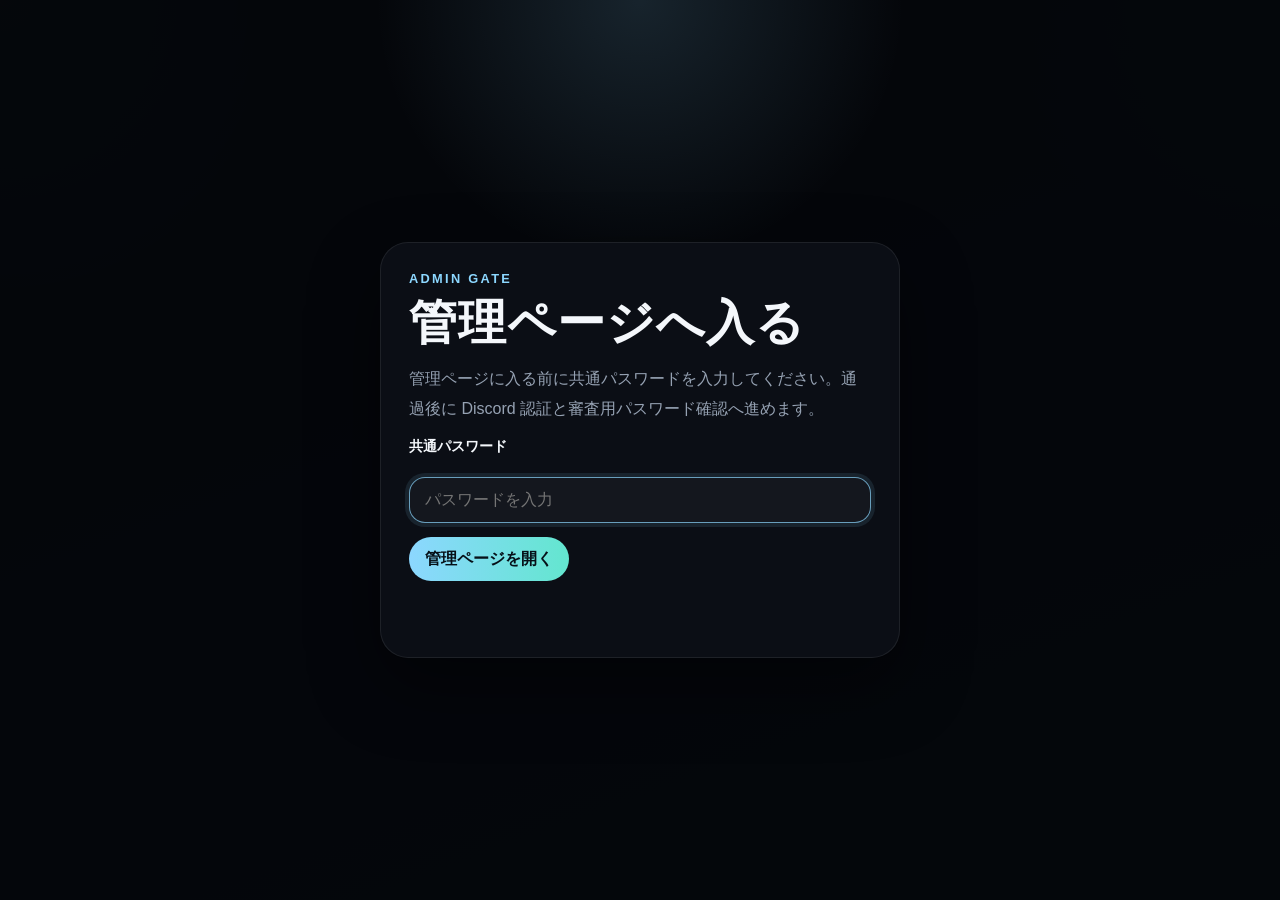
==== admin.html @ ee85b6ac "fix: ピッカー復旧と二次模倣入力を追加" ====
<!DOCTYPE html>
<html lang="ja">
<head>
  <meta charset="UTF-8">
  <meta name="viewport" content="width=device-width,initial-scale=1">
  <meta http-equiv="Content-Security-Policy" content="default-src 'self'; script-src 'self'; style-src 'self' 'unsafe-inline'; img-src 'self' data: https:; font-src 'self' data:; connect-src 'self'; object-src 'none'; base-uri 'self'; form-action 'self'">
  <meta name="referrer" content="strict-origin-when-cross-origin">
  <title>米プレラ | 管理ページ</title>
  <link rel="stylesheet" href="./pickers.css?v=3">
  <link rel="stylesheet" href="./motion.css?v=2">
  <style>
    @font-face{font-family:"GenZenGothicKai";src:url("./assets/fonts/GenZenGothicKai.ttf") format("truetype");font-display:swap}
    :root{--bg:#05070b;--bg2:#0f141c;--bg3:#151d27;--card:rgba(17,21,28,.88);--card2:rgba(20,25,34,.96);--line:rgba(255,255,255,.08);--text:#f4f7fb;--sub:#96a2b3;--cyan:#8cd7ff;--mint:#63e6cf;--amber:#f3b14a;--green:#62e0c2;--red:#ff8894;--shadow:0 28px 70px rgba(0,0,0,.45)}
    *{box-sizing:border-box}[hidden]{display:none!important}html{scroll-behavior:smooth}body{margin:0;color:var(--text);font-family:"GenZenGothicKai","Yu Gothic","Meiryo",sans-serif;background:radial-gradient(circle at top left,rgba(140,215,255,.14),transparent 22%),radial-gradient(circle at top right,rgba(99,230,207,.1),transparent 18%),linear-gradient(160deg,var(--bg),var(--bg2) 56%,var(--bg3));min-height:100vh}a{color:inherit}.wrap{width:min(1180px,calc(100% - 28px));margin:24px auto 72px}
    .admin-gate{position:fixed;inset:0;display:grid;place-items:center;padding:20px;background:radial-gradient(circle at top,rgba(140,215,255,.14),transparent 24%),rgba(5,7,11,.96);z-index:120}
    .admin-gate-card{width:min(520px,100%);padding:28px;background:rgba(12,16,23,.92);border:1px solid rgba(255,255,255,.08);border-radius:28px;box-shadow:var(--shadow);backdrop-filter:blur(18px);-webkit-backdrop-filter:blur(18px)}
    .admin-gate-card form{display:grid;gap:14px}
    .site-header,.toc-card{margin-bottom:18px;padding:18px 22px;background:rgba(10,14,20,.82);border:1px solid rgba(255,255,255,.08);border-radius:24px;box-shadow:var(--shadow);backdrop-filter:blur(16px);-webkit-backdrop-filter:blur(16px)}
    .site-header{display:flex;align-items:center;justify-content:space-between;gap:16px;position:sticky;top:12px;z-index:30}
    .site-brand{display:grid;gap:6px}
    .site-brand strong{font-size:1.08rem;letter-spacing:.04em}
    .site-brand span{color:var(--sub);font-size:.88rem}
    .header-nav,.toc-grid{display:flex;flex-wrap:wrap;gap:10px}
    .header-link,.toc-link{display:inline-flex;align-items:center;justify-content:center;min-height:42px;padding:10px 14px;border-radius:999px;border:1px solid rgba(255,255,255,.08);background:rgba(255,255,255,.04);text-decoration:none;font-size:.86rem;font-weight:900}
    .header-link:hover,.toc-link:hover{border-color:rgba(140,215,255,.22);color:var(--cyan)}
    .toc-card{display:grid;gap:12px}
    .toc-head{display:flex;justify-content:space-between;align-items:end;gap:12px}
    .toc-head p{margin:0;color:var(--sub);font-size:.9rem;line-height:1.7}
    .anchor-section{scroll-margin-top:132px}
    .hero,.card{background:var(--card);border:1px solid var(--line);border-radius:28px;box-shadow:var(--shadow);backdrop-filter:blur(14px);-webkit-backdrop-filter:blur(14px)}.card{padding:22px}.hero{padding:32px;display:grid;grid-template-columns:1.06fr .94fr;gap:18px;overflow:hidden;position:relative}.hero:before{content:"";position:absolute;inset:0;background:radial-gradient(circle at 84% 18%,rgba(140,215,255,.12),transparent 22%),linear-gradient(120deg,rgba(255,255,255,.07),transparent 44%)}.hero>*{position:relative;z-index:1}.side,.panel{padding:22px;border-radius:24px;background:linear-gradient(145deg,rgba(18,24,33,.96),rgba(11,15,21,.82));border:1px solid rgba(255,255,255,.08)}
    .eyebrow{margin:0 0 12px;color:var(--cyan);font-size:.8rem;font-weight:900;letter-spacing:.18em;text-transform:uppercase}h1,h2{margin:0;font-family:"GenZenGothicKai","Yu Gothic","Meiryo",sans-serif;letter-spacing:.02em}h1{font-size:clamp(2.25rem,5vw,4.05rem);line-height:1.05}h2{font-size:clamp(1.34rem,3vw,2rem)}p{margin:0}.lead,.note,.small{color:var(--sub);line-height:1.85}.lead{margin:16px 0 0}.hero-note{margin-top:14px}.chips,.btns{display:flex;flex-wrap:wrap;gap:10px}.chip,.badge{display:inline-flex;align-items:center;justify-content:center;padding:8px 14px;border-radius:999px;border:1px solid rgba(255,255,255,.09);background:rgba(255,255,255,.03);font-size:.84rem;font-weight:900}
    .stats{display:flex;flex-wrap:wrap;gap:10px}.stat{flex:1 1 120px;padding:16px;border-radius:22px;background:rgba(255,255,255,.03);border:1px solid rgba(255,255,255,.06)}.stat strong{display:block;margin-top:8px;font-size:1.85rem;line-height:1}.grid{display:grid;grid-template-columns:380px 1fr;gap:18px;margin-top:18px}.stack{display:grid;gap:18px}.auth-grid{display:grid;grid-template-columns:1fr 1fr;gap:18px}.auth-list{margin:12px 0 0;padding-left:18px;color:var(--sub);line-height:1.8}
    .section{display:flex;justify-content:space-between;align-items:end;gap:12px;margin-bottom:10px}label{display:block;margin:14px 0 7px;font-size:.9rem;font-weight:800}input,textarea,select{width:100%;padding:13px 15px;border-radius:16px;border:1px solid rgba(255,255,255,.1);background:rgba(255,255,255,.04);color:var(--text);font:inherit;outline:none}input:focus,textarea:focus,select:focus{border-color:rgba(140,215,255,.7);box-shadow:0 0 0 4px rgba(140,215,255,.1)}input:disabled,textarea:disabled,select:disabled{opacity:.58;cursor:not-allowed}textarea{min-height:96px;resize:vertical}.row{display:grid;grid-template-columns:1fr 1fr;gap:12px}
    .field-shell{position:relative}
    .field-shell input,.field-shell select{width:100%;padding:14px 88px 14px 16px;border-radius:18px;border:1px solid rgba(255,255,255,.12);background:linear-gradient(180deg,rgba(255,255,255,.06),rgba(255,255,255,.03));box-shadow:inset 0 1px 0 rgba(255,255,255,.05),0 14px 24px rgba(0,0,0,.16);backdrop-filter:blur(12px);-webkit-backdrop-filter:blur(12px)}
    .field-shell select{appearance:none;-webkit-appearance:none;cursor:pointer}
    .field-shell input[type="time"],.field-shell input[type="date"]{cursor:pointer;color-scheme:dark}
    .field-shell input[type="time"]::-webkit-calendar-picker-indicator,.field-shell input[type="date"]::-webkit-calendar-picker-indicator{filter:invert(84%) sepia(13%) saturate(714%) hue-rotate(164deg) brightness(102%) contrast(101%);opacity:.78}
    .field-shell .field-chip{position:absolute;right:12px;top:50%;transform:translateY(-50%);display:inline-flex;align-items:center;justify-content:center;min-width:58px;padding:7px 11px;border-radius:999px;border:1px solid rgba(140,215,255,.18);background:rgba(140,215,255,.1);color:var(--cyan);font-size:.68rem;font-weight:900;letter-spacing:.16em;pointer-events:none}
    .field-shell.select-shell:after{content:"";position:absolute;right:80px;top:50%;width:8px;height:8px;border-right:2px solid rgba(255,255,255,.48);border-bottom:2px solid rgba(255,255,255,.48);transform:translateY(-70%) rotate(45deg);pointer-events:none}
    button{appearance:none;border:none;cursor:pointer;border-radius:999px;min-height:44px;padding:11px 16px;font:inherit;font-weight:900}button:disabled{cursor:not-allowed;opacity:.58}.primary{background:linear-gradient(90deg,var(--cyan),var(--mint));color:#061018}.ghost{background:rgba(255,255,255,.06);color:var(--text);border:1px solid rgba(255,255,255,.08)}.approve{background:rgba(99,230,207,.12);color:var(--mint);border:1px solid rgba(99,230,207,.18)}.reject{background:rgba(255,136,148,.12);color:var(--red);border:1px solid rgba(255,136,148,.18)}.delete{background:rgba(243,177,74,.12);color:var(--amber);border:1px solid rgba(243,177,74,.18)}
    .status{min-height:1.5em;margin-top:12px;font-size:.92rem;font-weight:700}.status.ok{color:var(--green)}.status.err{color:var(--red)}
    .table{overflow:auto;border:1px solid rgba(255,255,255,.08);border-radius:20px;background:rgba(255,255,255,.02)}
    table{width:100%;min-width:960px;border-collapse:collapse}
    .official-table{min-width:920px}
    .admin-table{min-width:1260px}
    th,td{padding:14px 12px;border-bottom:1px solid rgba(255,255,255,.06);text-align:left;vertical-align:top}
    th{background:rgba(255,255,255,.03);font-size:.84rem;white-space:nowrap}
    tr:last-child td{border-bottom:none}
    .song{display:block;margin-bottom:4px;font-weight:900;font-size:1.04rem;line-height:1.28;word-break:keep-all}
    .t{white-space:nowrap;font-weight:900}
    .title-col,.title-cell{min-width:240px}
    .artist-col,.artist-cell{min-width:140px}
    .url-col,.url-cell{min-width:280px}
    .note-col,.note-cell{min-width:140px}
    .review-col,.review-cell{min-width:170px}
    .action-col,.action-cell{min-width:190px}
    .artist-cell,.note-cell,.review-cell{line-height:1.7}
    .url{display:block;word-break:break-word;overflow-wrap:anywhere;color:var(--cyan);font-size:.9rem;line-height:1.55}
    .table-actions{display:flex;flex-wrap:wrap;gap:8px;align-items:flex-start}
    .table-actions button{min-height:40px;padding:10px 14px}
    .empty{padding:24px;color:var(--sub);text-align:center}
    .stacked-table{overflow:visible;border:none;background:transparent}
    .stacked-table table{min-width:0;width:100%;display:block}
    .stacked-table thead{display:none}
    .stacked-table tbody{display:grid;gap:12px}
    .stacked-table tr{display:block;padding:16px;border-radius:20px;background:var(--card2);border:1px solid rgba(255,255,255,.08)}
    .stacked-table td{display:block;padding:0 0 12px;border-bottom:none;min-width:0}
    .stacked-table td:last-child{padding-bottom:0}
    .stacked-table td:before{content:attr(data-label);display:block;margin-bottom:5px;color:var(--sub);font-size:.78rem;font-weight:900;letter-spacing:.08em}
    .stacked-table .song{margin-bottom:0}
    .stacked-table .table-actions{flex-direction:column;align-items:stretch}
    .stacked-table .table-actions button{width:100%}
    .stacked-table .empty{display:block;padding:18px 12px;border-radius:16px}
    .stack-card-row{padding:0!important;border:none!important;background:none!important}
    .stack-card-row td{padding:0!important}
    .stack-card-row td:before{display:none!important}
    .stack-card{padding:16px 18px;border-radius:20px;background:var(--card2);border:1px solid rgba(255,255,255,.08)}
    .stack-card.is-toggleable{cursor:pointer;transition:border-color .22s ease,transform .22s ease,box-shadow .22s ease}
    .stack-card.is-toggleable:hover{border-color:rgba(140,215,255,.18);transform:translateY(-1px)}
    .stack-card.is-toggleable:focus-visible{outline:none;border-color:rgba(140,215,255,.34);box-shadow:0 0 0 3px rgba(140,215,255,.12)}
    .stack-card.is-expanded{border-color:rgba(140,215,255,.28);box-shadow:0 0 0 1px rgba(140,215,255,.12) inset}
    .stack-card-head,.stack-card-status,.stack-card-footer,.stack-card-action-group{display:flex;flex-wrap:wrap;gap:8px;align-items:center}
    .stack-card-head{justify-content:space-between;align-items:flex-start}
    .stack-card-main{display:grid;gap:6px;margin-top:14px}
    .stack-field-label{margin:0;color:var(--sub);font-size:.72rem;font-weight:900;letter-spacing:.08em;text-transform:uppercase}
    .stack-card-title{display:block;width:100%;color:var(--text)}
    .stack-card-title.is-static{cursor:default}
    .stack-card-title-text{display:block;font-size:1.08rem;font-weight:900;line-height:1.32}
    .stack-card-summary{display:grid;grid-template-columns:repeat(auto-fit,minmax(120px,1fr));gap:10px;margin-top:14px}
    .stack-summary-item{padding:12px 14px;border-radius:16px;border:1px solid rgba(255,255,255,.06);background:rgba(255,255,255,.03)}
    .stack-summary-label{display:block;margin-bottom:4px;color:var(--sub);font-size:.7rem;font-weight:900;letter-spacing:.08em;text-transform:uppercase}
    .stack-summary-value{display:block;color:var(--text);font-size:.96rem;font-weight:900;line-height:1.35;word-break:break-word}
    .stack-time{font-size:1.05rem;letter-spacing:.02em}
    .stack-card-hint{margin-left:auto;color:var(--sub);font-size:.75rem;font-weight:800;letter-spacing:.04em}
    .stack-card-footer{margin-top:14px}
    .stack-chip,.stack-meta,.stack-card-link{display:inline-flex;align-items:center;justify-content:center;min-height:34px;padding:8px 12px;border-radius:999px;border:1px solid rgba(255,255,255,.08);background:rgba(255,255,255,.04);font-size:.86rem;font-weight:800}
    .stack-meta{justify-content:flex-start;color:var(--text)}
    .stack-card-link{text-decoration:none;color:var(--cyan)}
    .stack-card-details{display:grid;gap:10px;margin-top:12px;padding-top:12px;border-top:1px solid rgba(255,255,255,.08)}
    .stack-detail-label{margin:0 0 4px;color:var(--sub);font-size:.74rem;font-weight:900;letter-spacing:.08em;text-transform:uppercase}
    .stack-detail-value{margin:0;color:var(--text);line-height:1.7;word-break:break-word}
    .crew-list{display:grid;gap:12px;margin-top:14px}
    .crew-item{padding:16px;border-radius:18px;background:rgba(255,255,255,.03);border:1px solid rgba(255,255,255,.07)}
    .crew-item-head{display:flex;justify-content:space-between;gap:12px;align-items:flex-start}
    .crew-item-head strong{display:block;font-size:1rem}
    .crew-item-meta{margin-top:10px;display:grid;grid-template-columns:repeat(auto-fit,minmax(120px,1fr));gap:10px}
    .crew-item-meta span,.crew-item-note{display:block;padding:12px 14px;border-radius:16px;background:rgba(255,255,255,.03);border:1px solid rgba(255,255,255,.06)}
    .crew-item-note{margin-top:10px;color:var(--sub);line-height:1.75}
    .crew-current{margin:14px 0 0;padding:16px;border-radius:18px;background:rgba(255,255,255,.03);border:1px solid rgba(255,255,255,.08)}
    .crew-current-grid{display:grid;grid-template-columns:repeat(auto-fit,minmax(120px,1fr));gap:10px;margin-top:12px}
    .crew-current-item{padding:12px 14px;border-radius:16px;background:rgba(255,255,255,.03);border:1px solid rgba(255,255,255,.06)}
    .crew-current-item strong{display:block;margin-bottom:4px;font-size:.72rem;letter-spacing:.08em;color:var(--sub);text-transform:uppercase}
    .crew-current-item span{display:block;font-size:.98rem;font-weight:800;line-height:1.5;word-break:break-word}
    .crew-current-actions{display:flex;flex-wrap:wrap;gap:10px;margin-top:12px}
    .lane-check-grid{display:grid;grid-template-columns:repeat(auto-fit,minmax(138px,1fr));gap:10px;margin-top:6px}
    .lane-check{display:flex;align-items:center;gap:10px;padding:12px 14px;border-radius:16px;background:rgba(255,255,255,.03);border:1px solid rgba(255,255,255,.08);cursor:pointer;transition:border-color .18s ease,background .18s ease,transform .18s ease}
    .lane-check:hover{border-color:rgba(140,215,255,.22);background:rgba(140,215,255,.08);transform:translateY(-1px)}
    .lane-check input{width:18px;height:18px;margin:0;accent-color:var(--mint);flex:0 0 auto}
    .lane-check span{display:block;font-size:.92rem;font-weight:800;line-height:1.45}
    .lane-check.is-selected{border-color:rgba(99,230,207,.3);background:linear-gradient(145deg,rgba(99,230,207,.14),rgba(140,215,255,.08))}
    .lane-check-help{margin-top:8px;color:var(--sub);font-size:.82rem;line-height:1.7}
    .badge{display:inline-flex;align-items:center;justify-content:center;padding:8px 14px;border-radius:999px;border:1px solid rgba(255,255,255,.09);background:rgba(255,255,255,.03);font-size:.84rem;font-weight:900}
    .badge.pending{background:rgba(140,215,255,.12);color:var(--cyan)}
    .badge.approved{background:rgba(99,230,207,.12);color:var(--mint)}
    .badge.rejected{background:rgba(255,136,148,.12);color:var(--red)}
    @media (max-width:1020px){.hero,.grid,.auth-grid{grid-template-columns:1fr}}
    @media (max-width:760px){.wrap{width:min(100% - 16px,100%);margin:12px auto 40px}.site-header{position:static;padding:16px 18px}.site-header,.toc-card,.card{border-radius:22px}.header-nav,.toc-grid,.stats,.btns,.chips,.table-actions{flex-direction:column}.header-link,.toc-link,.btns button{width:100%}.card{padding:18px}.row{grid-template-columns:1fr}input,textarea{font-size:16px}.table{overflow:visible;border:none;background:transparent}table{min-width:0;width:100%;display:block}thead{display:none}tbody{display:grid;gap:12px}tr{display:block;margin-bottom:0;padding:12px;border-radius:18px;background:var(--card2);border:1px solid rgba(255,255,255,.08)}td{display:block;padding:0 0 10px;border-bottom:none;font-size:.93rem}td:last-child{padding-bottom:0}td:before{content:attr(data-label);display:block;margin-bottom:4px;color:var(--sub);font-size:.78rem;font-weight:900}.empty{display:block;padding:18px 12px;border-radius:16px}}
  </style>
</head>
<body>
  <div class="admin-gate" id="adminGate">
    <div class="admin-gate-card">
      <p class="eyebrow">Admin Gate</p>
      <h1 style="font-size:clamp(2rem,4vw,3rem);margin-bottom:10px">管理ページへ入る</h1>
      <p class="lead">管理ページに入る前に共通パスワードを入力してください。通過後に Discord 認証と審査用パスワード確認へ進めます。</p>
      <form id="adminGateForm">
        <label for="adminGatePassword">共通パスワード</label>
        <input id="adminGatePassword" type="password" autocomplete="current-password" placeholder="パスワードを入力">
        <div class="btns">
          <button class="primary" type="submit">管理ページを開く</button>
        </div>
        <div id="adminGateStatus" class="status"></div>
      </form>
    </div>
  </div>

  <div class="wrap" id="adminShell" hidden>
    <header class="site-header">
      <div class="site-brand">
        <strong>米プレラ 管理ページ</strong>
        <span>認証、設定、審査エリアへすぐ移動できます。</span>
      </div>
      <nav class="header-nav" aria-label="管理ページ内ナビゲーション">
        <a class="header-link" href="#admin-overview">概要</a>
        <a class="header-link" href="#authCard">認証</a>
        <a class="header-link" href="#crewSection">担当メモ</a>
        <a class="header-link" href="#settingsSection">設定</a>
        <a class="header-link" href="#officialEntries">公式予定</a>
        <a class="header-link" href="#participantEntries">参加登録</a>
      </nav>
    </header>

    <section class="toc-card">
      <div class="toc-head">
        <div>
          <p class="eyebrow" style="margin-bottom:8px">Contents</p>
          <h2>目次</h2>
        </div>
        <p>必要な管理項目へそのまま移動できます。</p>
      </div>
      <nav class="toc-grid" aria-label="管理ページ目次">
        <a class="toc-link" href="#admin-overview">ページ概要</a>
        <a class="toc-link" href="#authCard">Discord認証</a>
        <a class="toc-link" href="#crewSection">担当枠メモ</a>
        <a class="toc-link" href="#settingsSection">イベント設定</a>
        <a class="toc-link" href="#officialAdd">公式予定を追加</a>
        <a class="toc-link" href="#officialEntries">登録済みの公式予定</a>
        <a class="toc-link" href="#participantEntries">参加登録一覧</a>
      </nav>
    </section>

    <section class="card hero anchor-section" id="admin-overview">
      <div>
        <p class="eyebrow">Admin Console</p>
        <h1>Discord認証で、<br>運営管理をひらく。</h1>
        <p class="lead">Discord認証のあと、レビュー用パスワードを通すと審査と設定変更が開きます。現在ログイン中の Discord アカウントもこのページで確認できます。</p>
        <div class="chips">
          <span class="chip">Discord認証</span>
          <span class="chip">レビュー解錠</span>
          <span class="chip">掲載操作</span>
        </div>
        <div id="pageStatus" class="status"></div>
      </div>
      <aside class="side panel">
        <p class="eyebrow">Quick Stats</p>
        <div class="stats">
          <div class="stat"><span class="small">イベント日</span><strong id="sumDate" style="font-size:1.2rem;line-height:1.35">未設定</strong></div>
          <div class="stat"><span class="small">審査待ち</span><strong id="sumPending">0</strong></div>
          <div class="stat"><span class="small">公式予定数</span><strong id="sumOfficial">0</strong></div>
        </div>
        <p class="small hero-note">参加確認、公式予定、イベント設定をこの1ページでまとめて調整できます。</p>
      </aside>
    </section>

    <section class="card anchor-section" id="authCard" style="margin-top:18px">
      <div class="section">
        <div>
          <p class="eyebrow">Discord Auth</p>
          <h2>Discord認証とレビュー解錠</h2>
        </div>
      </div>
      <div class="auth-grid">
        <div class="side">
          <p class="small">先に Discord で認証すると、レビュー用パスワード欄が使えるようになります。パスワードが通ると、承認・差し戻し・削除と設定変更が開きます。</p>
          <div class="btns" style="margin-top:16px">
            <button class="primary" type="button" id="discordConnectBtn">Discordで認証</button>
            <button class="ghost" type="button" id="refreshSessionBtn">状態を再確認</button>
          </div>
          <label for="reviewPassword">レビュー用パスワード</label>
          <input id="reviewPassword" name="reviewPassword" type="password" autocomplete="current-password" placeholder="Discord認証後に入力できます" disabled>
          <div class="btns" style="margin-top:14px">
            <button class="approve" type="button" id="unlockReviewBtn" disabled>審査モードを開く</button>
            <button class="delete" type="button" id="signOutBtn" hidden>Discord連携を解除</button>
          </div>
          <div id="authStatus" class="status"></div>
          <ul class="auth-list">
            <li>Discord認証前は、審査モードは開きません。</li>
            <li>レビュー用パスワードは Discord 認証後にだけ入力できます。</li>
            <li>承認操作の近くに、現在ログイン中の Discord アカウントを表示します。</li>
          </ul>
        </div>
        <aside class="side">
          <p class="eyebrow">Session</p>
          <div class="btns" style="margin-bottom:12px">
            <span class="badge pending" id="authState">Discord未認証</span>
          </div>
          <p class="small" id="authHint">Discord での認証が完了すると、ここに連携状態が表示されます。</p>
          <div style="margin-top:14px;padding:16px 18px;border-radius:20px;background:rgba(255,255,255,.03);border:1px solid rgba(255,255,255,.07)">
            <p class="small">連携中のDiscordアカウント</p>
            <p style="margin-top:8px;font-size:1.2rem;font-weight:900" id="discordAccountName">未連携</p>
            <p class="small" id="discordAccountMeta" style="margin-top:6px">Discord認証待ち</p>
          </div>
          <p class="small" id="authUser" style="margin-top:14px">Discord認証前です。</p>
        </aside>
      </div>
    </section>

    <section class="card anchor-section" id="crewSection" style="margin-top:18px" hidden>
      <div class="section">
        <div>
          <p class="eyebrow">Crew Memo</p>
          <h2>担当枠メモ</h2>
        </div>
      </div>
      <div class="auth-grid">
        <div class="side">
          <p class="small">Discord 認証が済んでいれば、自分が担当する枠・曲数・使用名義をここで登録できます。審査パス通過後の運営メンバーには一覧も表示されます。</p>
          <div class="crew-current" id="crewCurrentCard">
            <div class="section" style="margin-bottom:0">
              <div>
                <p class="eyebrow" style="margin-bottom:6px">Current</p>
                <h3 style="margin:0;font-size:1.16rem">現在の担当情報</h3>
              </div>
              <span class="badge pending" id="crewCurrentState">未登録</span>
            </div>
            <p class="small" id="crewCurrentUpdated" style="margin-top:10px">まだ担当情報は保存されていません。下のフォームから登録できます。</p>
            <div class="crew-current-grid">
              <div class="crew-current-item">
                <strong>使用名義</strong>
                <span id="crewCurrentName">未設定</span>
              </div>
              <div class="crew-current-item">
                <strong>担当枠</strong>
                <span id="crewCurrentLanes">未設定</span>
              </div>
              <div class="crew-current-item">
                <strong>担当曲数</strong>
                <span id="crewCurrentSongs">1曲</span>
              </div>
            </div>
            <div class="crew-current-item" style="margin-top:10px">
              <strong>補足</strong>
              <span id="crewCurrentNote">未設定</span>
            </div>
            <div class="crew-current-actions">
              <button class="ghost" type="button" id="crewEditBtn">この内容を編集</button>
              <button class="ghost" type="button" id="crewResetBtn">入力を戻す</button>
            </div>
          </div>
          <form id="crewForm" style="margin-top:16px">
            <label for="crewCreditName">使用名義</label>
            <input id="crewCreditName" name="crewCreditName" maxlength="80" placeholder="例: 米米 / subeteumusidesu" required>
            <div class="row">
              <div>
                <label for="crewAssignedLanes">担当枠</label>
                <input id="crewAssignedLanes" name="crewAssignedLanes" type="hidden" required>
                <div id="crewAssignedLanesList" class="lane-check-grid" role="group" aria-label="担当枠"></div>
                <p class="lane-check-help">担当する枠を複数選択できます。</p>
              </div>
              <div>
                <label for="crewSongCount">担当曲数</label>
                <input id="crewSongCount" name="crewSongCount" type="number" min="1" max="99" value="1" required>
              </div>
            </div>
            <label for="crewNote">補足</label>
            <textarea id="crewNote" name="crewNote" maxlength="300" placeholder="合作担当 / サムネ準備中 / 代理投稿 など"></textarea>
            <div class="btns">
              <button class="primary" type="submit" id="crewSubmitBtn">担当情報を登録</button>
            </div>
            <div id="crewStatus" class="status"></div>
          </form>
        </div>
        <aside class="side">
          <p class="eyebrow">Crew Board</p>
          <p class="small" id="crewViewerHint">Discord 認証後に自分の担当情報を保存でき、担当一覧もここで確認できます。審査操作はレビュー用パスワード通過後に有効になります。</p>
          <div id="crewList" class="crew-list">
            <div class="crew-item"><span class="small">まだ担当情報はありません。</span></div>
          </div>
        </aside>
      </div>
    </section>

    <div class="grid" id="adminApp" hidden>
      <div class="stack">
        <section class="card anchor-section" id="settingsSection">
          <div class="section">
            <div>
              <p class="eyebrow">Settings</p>
              <h2>イベント設定</h2>
            </div>
          </div>
          <p class="note">イベント日を設定すると、公開ページで「次のプレミアまであと何時間何分」が表示されます。</p>
          <form id="settingsForm">
            <label for="eventDate">イベント日</label>
            <div class="field-shell date-shell">
              <input id="eventDate" name="eventDate" type="date">
              <span class="field-chip">DATE</span>
            </div>
            <label for="officialName">公式チャンネル表示名</label>
            <input id="officialName" name="officialName" maxlength="100" placeholder="全てお米の所為です。">
            <label for="officialUrl">公式チャンネルURL</label>
            <input id="officialUrl" name="officialUrl" type="url" placeholder="https://www.youtube.com/@or_should_rice">
            <div class="row">
              <div>
                <label for="eventHashtag">イベントハッシュタグ</label>
                <input id="eventHashtag" name="eventHashtag" maxlength="80" placeholder="#米プレラ">
              </div>
              <div>
                <label for="entryCloseMinutes">登録締切の目安</label>
                <input id="entryCloseMinutes" name="entryCloseMinutes" type="number" min="5" max="120" value="15">
              </div>
            </div>
            <label for="xSearchUrl">X の検索 / まとめURL</label>
            <input id="xSearchUrl" name="xSearchUrl" type="url" placeholder="https://x.com/search?...">
            <div class="row">
              <div>
                <label for="livePlaylistUrl">公式投稿用プレイリスト</label>
                <input id="livePlaylistUrl" name="livePlaylistUrl" type="url" placeholder="https://www.youtube.com/playlist?...">
              </div>
              <div>
                <label for="archivePlaylistUrl">プレラプレイリスト</label>
                <input id="archivePlaylistUrl" name="archivePlaylistUrl" type="url" placeholder="https://www.youtube.com/playlist?...">
              </div>
            </div>
            <div class="btns"><button class="primary" type="submit">設定を保存</button></div>
            <div id="settingsStatus" class="status"></div>
          </form>
        </section>

        <section class="card anchor-section" id="officialAdd">
          <div class="section">
            <div>
              <p class="eyebrow">Official Schedule</p>
              <h2>公式予定を追加</h2>
            </div>
          </div>
          <p class="note">ここで追加した予定は、公開ページのタイムテーブルに参加動画と一緒に掲載されます。</p>
          <form id="officialForm">
            <label for="officialTitle">動画タイトル</label>
            <input id="officialTitle" name="officialTitle" maxlength="120" placeholder="例：合作プレミア / 告知動画" required>
            <div class="row">
              <div>
                <label for="officialTime">公開時刻</label>
                <div class="picker" data-picker="time" data-chip="TIME" data-start-hour="19" data-end-hour="23">
                  <input id="officialTime" name="officialTime" type="hidden" value="19:00">
                </div>
              </div>
              <div>
                <label for="officialVideoUrl">動画URL</label>
                <input id="officialVideoUrl" name="officialVideoUrl" type="url" placeholder="未定なら空欄でOK">
              </div>
            </div>
            <label for="officialNote">補足</label>
            <textarea id="officialNote" name="officialNote" maxlength="300" placeholder="合作 / 初公開 / サムネ差し替え予定 など"></textarea>
            <div class="btns"><button class="primary" type="submit">公式予定を追加</button></div>
            <div id="officialStatus" class="status"></div>
          </form>
        </section>
      </div>

      <div class="stack">
        <section class="card anchor-section" id="officialEntries">
          <div class="section">
            <div>
              <p class="eyebrow">Official Schedule List</p>
              <h2>登録済みの公式予定</h2>
            </div>
          </div>
          <div class="table stacked-table">
            <table class="official-table">
              <thead><tr><th>時間</th><th class="title-col">タイトル</th><th class="url-col">URL</th><th class="note-col">補足</th><th class="action-col">操作</th></tr></thead>
              <tbody id="officialBody"><tr><td colspan="5" class="empty">まだ公式予定はありません。</td></tr></tbody>
            </table>
          </div>
          <p class="small" style="margin-top:12px">修正したい場合は一度削除して、正しい内容で追加し直してください。</p>
        </section>

        <section class="card anchor-section" id="participantEntries">
          <div class="section">
            <div>
              <p class="eyebrow">Participant Entries</p>
              <h2>参加登録一覧</h2>
            </div>
          </div>
          <p class="small" id="reviewerIdentity" style="margin:0 0 14px">Discord認証とレビュー解錠が終わると、ここに現在の操作アカウントが表示されます。</p>
          <div class="table stacked-table">
            <table class="admin-table">
              <thead><tr><th>状態</th><th>枠</th><th>親</th><th>時間</th><th class="title-col">タイトル</th><th class="artist-col">名義</th><th class="url-col">URL</th><th class="note-col">補足</th><th class="review-col">差し戻し理由</th><th class="action-col">操作</th></tr></thead>
              <tbody id="adminBody"><tr><td colspan="10" class="empty">まだ参加登録はありません。</td></tr></tbody>
            </table>
          </div>
        </section>
      </div>
    </div>
  </div>

  <script src="./admin-gate.js?v=5"></script>
</body>
</html>
---- pickers.css ----
.picker{
  position:relative;
  width:100%;
  z-index:0;
  --picker-open-space:0px;
  margin-bottom:var(--picker-open-space);
  transition:margin-bottom .18s ease;
}

.picker.is-open{
  z-index:90;
}

.picker select,
.picker input{
  position:absolute;
  inset:0;
  opacity:0;
  pointer-events:none;
  width:0;
  height:0;
}

.picker-trigger{
  position:relative;
  display:flex;
  align-items:center;
  justify-content:space-between;
  gap:12px;
  width:100%;
  min-height:62px;
  padding:12px 14px 12px 18px;
  border-radius:22px;
  border:1px solid rgba(156,216,255,.16);
  background:
    linear-gradient(180deg,rgba(24,31,42,.98),rgba(18,24,33,.94)),
    radial-gradient(circle at top left,rgba(140,215,255,.08),transparent 44%);
  box-shadow:
    inset 0 1px 0 rgba(255,255,255,.05),
    0 16px 28px rgba(0,0,0,.24);
  color:#f6fbff;
  cursor:pointer;
  transition:border-color .18s ease,transform .18s ease,box-shadow .18s ease,background .18s ease;
}

.picker-trigger:hover{
  border-color:rgba(140,215,255,.32);
  box-shadow:
    inset 0 1px 0 rgba(255,255,255,.06),
    0 18px 34px rgba(0,0,0,.28);
}

.picker.is-open .picker-trigger,
.picker-trigger:focus-visible{
  outline:none;
  border-color:rgba(140,215,255,.7);
  box-shadow:
    inset 0 1px 0 rgba(255,255,255,.06),
    0 0 0 4px rgba(140,215,255,.12),
    0 18px 34px rgba(0,0,0,.32);
}

.picker-value{
  display:block;
  flex:1 1 auto;
  min-width:0;
  color:#f7fbff;
  font-size:1.42rem;
  font-weight:900;
  line-height:1;
  letter-spacing:.01em;
  text-align:left;
  white-space:nowrap;
  overflow:hidden;
  text-overflow:ellipsis;
}

.picker-value.is-placeholder{
  color:#dce8f4;
  font-size:1rem;
  font-weight:800;
}

.picker-side{
  display:flex;
  align-items:center;
  gap:0;
  flex-shrink:0;
}

.picker-chip{
  display:inline-flex;
  align-items:center;
  justify-content:center;
  min-width:64px;
  min-height:34px;
  padding:7px 12px;
  border-radius:999px;
  border:1px solid rgba(140,215,255,.18);
  background:rgba(140,215,255,.1);
  color:#8cd7ff;
  font-size:.74rem;
  font-weight:900;
  letter-spacing:.16em;
}

.picker-chip.subtle{
  min-width:0;
  min-height:28px;
  padding:5px 10px;
  border-color:rgba(255,255,255,.08);
  background:rgba(255,255,255,.04);
  color:#9fb0c4;
}

.picker-caret{
  position:relative;
  width:14px;
  height:14px;
  opacity:.78;
}

.picker-caret::before{
  content:"";
  position:absolute;
  inset:2px 3px 4px 2px;
  border-right:2px solid rgba(232,241,250,.68);
  border-bottom:2px solid rgba(232,241,250,.68);
  transform:rotate(45deg);
  transition:transform .18s ease,opacity .18s ease;
}

.picker.is-open .picker-caret::before{
  transform:rotate(225deg) translate(-1px,-1px);
  opacity:1;
}

.picker-clock{
  position:relative;
  width:22px;
  height:22px;
  border-radius:999px;
  border:1px solid rgba(140,215,255,.28);
  background:radial-gradient(circle at 35% 30%,rgba(140,215,255,.24),rgba(140,215,255,.06));
  box-shadow:inset 0 0 0 1px rgba(255,255,255,.03);
}

.picker-clock::before,
.picker-clock::after{
  content:"";
  position:absolute;
  left:50%;
  top:50%;
  background:#9fe3ff;
  border-radius:999px;
  transform-origin:bottom center;
}

.picker-clock::before{
  width:2px;
  height:7px;
  margin-left:-1px;
  margin-top:-7px;
}

.picker-clock::after{
  width:2px;
  height:5px;
  margin-left:-1px;
  margin-top:-5px;
  transform:rotate(55deg);
}

.picker-menu{
  position:absolute;
  left:0;
  right:0;
  top:calc(100% + 10px);
  z-index:60;
  max-height:min(52dvh,340px);
  overflow:auto;
  padding:10px;
  border-radius:24px;
  border:1px solid rgba(140,215,255,.14);
  background:
    linear-gradient(180deg,rgba(14,19,27,.98),rgba(11,15,22,.98)),
    radial-gradient(circle at top left,rgba(140,215,255,.08),transparent 46%);
  box-shadow:0 24px 56px rgba(0,0,0,.42);
  backdrop-filter:blur(18px);
  -webkit-backdrop-filter:blur(18px);
}

.picker.is-open-up .picker-menu{
  top:auto;
  bottom:calc(100% + 10px);
}

.picker-option-grid{
  display:grid;
  gap:8px;
}

.picker-option{
  display:flex;
  align-items:center;
  justify-content:space-between;
  gap:12px;
  width:100%;
  min-height:48px;
  padding:12px 14px;
  border-radius:16px;
  border:1px solid rgba(255,255,255,.06);
  background:rgba(255,255,255,.03);
  color:#ebf4fd;
  text-align:left;
  cursor:pointer;
  transition:border-color .18s ease,background .18s ease,transform .18s ease,color .18s ease;
}

.picker-option:hover{
  border-color:rgba(140,215,255,.2);
  background:rgba(140,215,255,.08);
  transform:translateY(-1px);
}

.picker-option.is-active{
  border-color:rgba(140,215,255,.44);
  background:linear-gradient(90deg,rgba(140,215,255,.18),rgba(99,230,207,.12));
  color:#f8fdff;
}

.picker-option small{
  color:#91a4b8;
  font-size:.74rem;
  font-weight:800;
}

.picker-time-menu{
  width:min(420px,calc(100vw - 48px));
  right:auto;
  overflow:hidden;
}

.picker-time-top{
  display:flex;
  align-items:center;
  justify-content:flex-start;
  margin-bottom:12px;
  padding:6px 4px 10px;
  border-bottom:1px solid rgba(255,255,255,.06);
}

.picker-time-top strong{
  color:#f8fcff;
  font-size:1.3rem;
  font-weight:900;
  letter-spacing:.03em;
}

.picker-time-grid{
  display:grid;
  grid-template-columns:120px 1fr;
  gap:12px;
}

.picker-time-col{
  min-width:0;
}

.picker-time-col > p{
  margin:0 0 10px;
  color:#8ea3b7;
  font-size:.72rem;
  font-weight:900;
  letter-spacing:.16em;
}

.picker-hour-list,
.picker-minute-list{
  display:grid;
  gap:8px;
  max-height:196px;
  overflow:auto;
  padding-right:4px;
}

.picker-hour-list{
  grid-template-columns:1fr;
}

.picker-minute-list{
  grid-template-columns:repeat(4,minmax(0,1fr));
}

.picker-hour-list::-webkit-scrollbar,
.picker-minute-list::-webkit-scrollbar{
  width:8px;
}

.picker-hour-list::-webkit-scrollbar-thumb,
.picker-minute-list::-webkit-scrollbar-thumb{
  border-radius:999px;
  background:rgba(140,215,255,.18);
}

.picker-time-btn{
  min-height:42px;
  padding:10px 12px;
  border-radius:14px;
  border:1px solid rgba(255,255,255,.06);
  background:rgba(255,255,255,.03);
  color:#f0f7ff;
  font-weight:900;
  line-height:1;
}

.picker-time-btn:hover{
  border-color:rgba(140,215,255,.18);
  background:rgba(140,215,255,.08);
}

.picker-time-btn.is-active{
  border-color:rgba(140,215,255,.44);
  background:linear-gradient(90deg,rgba(140,215,255,.2),rgba(99,230,207,.12));
  color:#ffffff;
}

.picker-compact .picker-trigger{
  min-height:52px;
  padding:10px 12px 10px 15px;
  border-radius:18px;
}

.picker-compact .picker-value{
  font-size:1.02rem;
}

.picker-compact .picker-side{
  gap:0;
}

@media (max-width:760px){
  .picker-time-menu{
    width:min(100vw - 34px,420px);
  }

  .picker-time-grid{
    grid-template-columns:1fr;
  }

  .picker-minute-list{
    grid-template-columns:repeat(4,minmax(0,1fr));
  }
}
---- motion.css ----
html{
  scroll-behavior:smooth;
}

body{
  overflow-x:hidden;
}

.wrap{
  position:relative;
  z-index:2;
}

.scroll-progress{
  position:fixed;
  left:0;
  top:0;
  width:100%;
  height:3px;
  transform:scaleX(0);
  transform-origin:left center;
  background:linear-gradient(90deg,#8cd7ff,#63e6cf 55%,#f3b14a);
  box-shadow:0 0 18px rgba(140,215,255,.48);
  z-index:120;
  pointer-events:none;
}

.ambient-backdrop{
  position:fixed;
  inset:-14%;
  z-index:1;
  pointer-events:none;
  overflow:hidden;
  opacity:.92;
}

.ambient-backdrop::before,
.ambient-backdrop::after{
  content:"";
  position:absolute;
  inset:-8%;
  filter:blur(34px);
}

.ambient-backdrop::before{
  background:
    radial-gradient(circle at 16% 22%,rgba(140,215,255,.16),transparent 28%),
    radial-gradient(circle at 82% 18%,rgba(99,230,207,.12),transparent 24%),
    radial-gradient(circle at 50% 78%,rgba(243,177,74,.08),transparent 20%),
    radial-gradient(circle at 68% 54%,rgba(140,215,255,.08),transparent 18%);
  animation:ambient-drift-a 28s ease-in-out infinite alternate;
}

.ambient-backdrop::after{
  background:
    radial-gradient(circle at 74% 68%,rgba(140,215,255,.14),transparent 24%),
    radial-gradient(circle at 22% 72%,rgba(99,230,207,.1),transparent 22%),
    radial-gradient(circle at 46% 18%,rgba(255,255,255,.06),transparent 18%),
    radial-gradient(circle at 10% 44%,rgba(243,177,74,.06),transparent 16%);
  mix-blend-mode:screen;
  opacity:.68;
  animation:ambient-drift-b 34s ease-in-out infinite alternate;
}

.hero,
.card,
.panel,
.guide,
.stat,
.plan-item,
.item{
  position:relative;
}

.hero{
  isolation:isolate;
}

.hero::before{
  transition:transform .22s ease,opacity .22s ease;
  animation:hero-sheen 16s ease-in-out infinite alternate;
}

.motion-enter{
  opacity:0;
  transform:translate3d(0,28px,0);
  filter:blur(10px);
}

body.motion-ready .motion-enter{
  animation:motion-rise .9s cubic-bezier(.22,1,.36,1) forwards;
}

.fx-reveal{
  opacity:0;
  transform:translate3d(0,46px,0) scale(.985);
  filter:blur(12px);
}

.fx-reveal.is-visible{
  opacity:1;
  transform:none;
  filter:none;
  transition:opacity .86s cubic-bezier(.22,1,.36,1),transform .96s cubic-bezier(.22,1,.36,1),filter .96s cubic-bezier(.22,1,.36,1);
}

.chips .chip,
.actions > *,
.controls > *,
.plan-list > *,
.stats > *,
.info-grid > *,
.participant-grid > *{
  transition:transform .22s ease,opacity .22s ease,border-color .22s ease,background .22s ease,box-shadow .22s ease;
}

.hero-link:hover,
.filter-btn:hover,
.mini-btn:hover,
.fav-btn:hover,
.cta:hover{
  transform:translateY(-2px);
  box-shadow:0 14px 28px rgba(0,0,0,.22);
}

.hero-link.primary:hover,
.cta:hover{
  box-shadow:0 16px 36px rgba(99,230,207,.18);
}

.count{
  background:linear-gradient(180deg,#ffffff 8%,#dff7ff 42%,#8cd7ff 100%);
  -webkit-background-clip:text;
  background-clip:text;
  color:transparent;
  filter:drop-shadow(0 14px 30px rgba(140,215,255,.14));
}

.item.upcoming{
  animation:motion-float 5.6s ease-in-out infinite;
}

.item .timebox{
  transition:transform .22s ease,box-shadow .22s ease,background .22s ease;
}

.item:hover .timebox{
  transform:translateY(-2px);
  box-shadow:0 14px 30px rgba(140,215,255,.14);
  background:linear-gradient(180deg,rgba(140,215,255,.18),rgba(255,255,255,.05));
}

.searchbox input{
  transition:transform .22s ease,box-shadow .22s ease,border-color .22s ease;
}

.searchbox input:focus{
  transform:translateY(-1px);
  box-shadow:0 0 0 4px rgba(140,215,255,.1),0 18px 34px rgba(0,0,0,.24);
}

@keyframes motion-rise{
  0%{
    opacity:0;
    transform:translate3d(0,28px,0);
    filter:blur(10px);
  }
  100%{
    opacity:1;
    transform:none;
    filter:none;
  }
}

@keyframes motion-float{
  0%,100%{
    transform:translateY(0);
  }
  50%{
    transform:translateY(-6px);
  }
}

@keyframes ambient-drift-a{
  0%{
    transform:translate3d(-2%, -1%, 0) scale(1.02);
    opacity:.82;
  }
  50%{
    transform:translate3d(2%, 3%, 0) scale(1.06);
    opacity:1;
  }
  100%{
    transform:translate3d(5%, -2%, 0) scale(1.04);
    opacity:.88;
  }
}

@keyframes ambient-drift-b{
  0%{
    transform:translate3d(3%, 0%, 0) scale(1.04);
    opacity:.46;
  }
  50%{
    transform:translate3d(-2%, 4%, 0) scale(1.08);
    opacity:.68;
  }
  100%{
    transform:translate3d(-5%, -3%, 0) scale(1.05);
    opacity:.56;
  }
}

@keyframes hero-sheen{
  0%{
    transform:scale(1) translate3d(0,0,0);
    opacity:.82;
  }
  50%{
    transform:scale(1.02) translate3d(1.4%, -1%, 0);
    opacity:1;
  }
  100%{
    transform:scale(1.03) translate3d(-1.2%, 1.1%, 0);
    opacity:.88;
  }
}

@media (prefers-reduced-motion: reduce){
  html{
    scroll-behavior:auto;
  }

  .ambient-backdrop,
  .scroll-progress{
    display:none;
  }

  .motion-enter,
  .fx-reveal{
    opacity:1 !important;
    transform:none !important;
    filter:none !important;
    animation:none !important;
    transition:none !important;
  }

  .hero-link,
  .filter-btn,
  .mini-btn,
  .fav-btn,
  .cta,
  .item.upcoming{
    animation:none !important;
    transition:none !important;
    transform:none !important;
  }
}
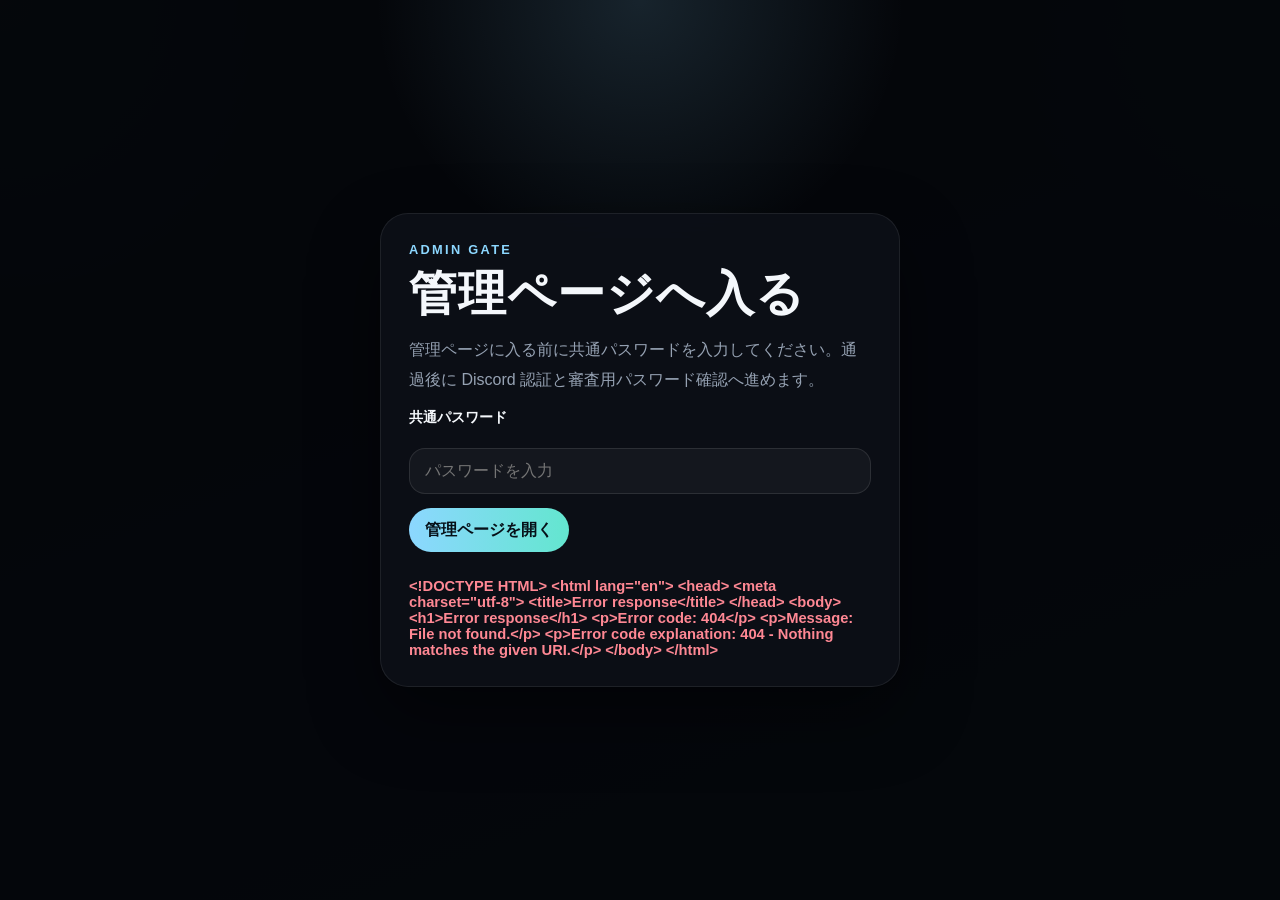
==== commit 1d8175e1: "refactor: Cloudflare Workers 前提の構成に再整理" ====
--- a/admin.html
+++ b/admin.html
@@ -435,6 +435,6 @@
     </div>
   </div>
 
-  <script src="./admin-gate.js?v=5"></script>
+  <script src="./admin-gate.js?v=6"></script>
 </body>
 </html>
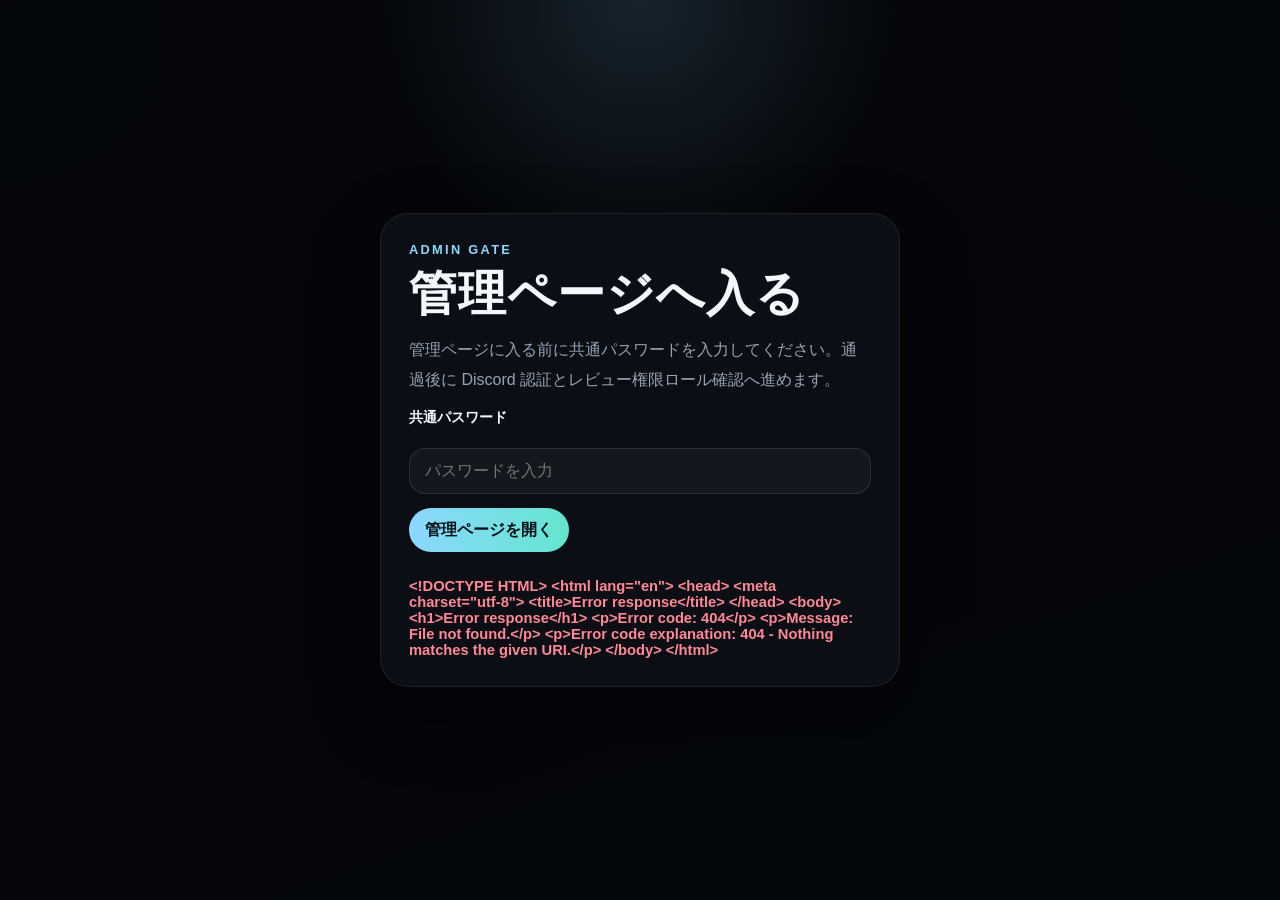
==== commit 3cab9e60: "feat: Discord ロールでレビュー権限を判定" ====
--- a/admin.html
+++ b/admin.html
@@ -133,7 +133,7 @@
     <div class="admin-gate-card">
       <p class="eyebrow">Admin Gate</p>
       <h1 style="font-size:clamp(2rem,4vw,3rem);margin-bottom:10px">管理ページへ入る</h1>
-      <p class="lead">管理ページに入る前に共通パスワードを入力してください。通過後に Discord 認証と審査用パスワード確認へ進めます。</p>
+      <p class="lead">管理ページに入る前に共通パスワードを入力してください。通過後に Discord 認証とレビュー権限ロール確認へ進めます。</p>
       <form id="adminGateForm">
         <label for="adminGatePassword">共通パスワード</label>
         <input id="adminGatePassword" type="password" autocomplete="current-password" placeholder="パスワードを入力">
@@ -184,10 +184,10 @@
       <div>
         <p class="eyebrow">Admin Console</p>
         <h1>Discord認証で、<br>運営管理をひらく。</h1>
-        <p class="lead">Discord認証のあと、レビュー用パスワードを通すと審査と設定変更が開きます。現在ログイン中の Discord アカウントもこのページで確認できます。</p>
+        <p class="lead">Discord認証のあと、対象ロールを持つアカウントだけ審査と設定変更が開きます。現在ログイン中の Discord アカウントもこのページで確認できます。</p>
         <div class="chips">
           <span class="chip">Discord認証</span>
-          <span class="chip">レビュー解錠</span>
+          <span class="chip">ロール判定</span>
           <span class="chip">掲載操作</span>
         </div>
         <div id="pageStatus" class="status"></div>
@@ -207,26 +207,21 @@
       <div class="section">
         <div>
           <p class="eyebrow">Discord Auth</p>
-          <h2>Discord認証とレビュー解錠</h2>
+          <h2>Discord認証とロール確認</h2>
         </div>
       </div>
       <div class="auth-grid">
         <div class="side">
-          <p class="small">先に Discord で認証すると、レビュー用パスワード欄が使えるようになります。パスワードが通ると、承認・差し戻し・削除と設定変更が開きます。</p>
+          <p class="small">先に Discord で認証すると、そのアカウントがレビュー権限ロールを持っているかを確認します。ロールが一致した場合だけ、承認・差し戻し・削除と設定変更が開きます。</p>
           <div class="btns" style="margin-top:16px">
             <button class="primary" type="button" id="discordConnectBtn">Discordで認証</button>
             <button class="ghost" type="button" id="refreshSessionBtn">状態を再確認</button>
-          </div>
-          <label for="reviewPassword">レビュー用パスワード</label>
-          <input id="reviewPassword" name="reviewPassword" type="password" autocomplete="current-password" placeholder="Discord認証後に入力できます" disabled>
-          <div class="btns" style="margin-top:14px">
-            <button class="approve" type="button" id="unlockReviewBtn" disabled>審査モードを開く</button>
             <button class="delete" type="button" id="signOutBtn" hidden>Discord連携を解除</button>
           </div>
           <div id="authStatus" class="status"></div>
           <ul class="auth-list">
-            <li>Discord認証前は、審査モードは開きません。</li>
-            <li>レビュー用パスワードは Discord 認証後にだけ入力できます。</li>
+            <li>Discord認証前は、担当メモも審査画面も開きません。</li>
+            <li>レビュー権限は Discord ロールで判定します。</li>
             <li>承認操作の近くに、現在ログイン中の Discord アカウントを表示します。</li>
           </ul>
         </div>
@@ -313,7 +308,7 @@
         </div>
         <aside class="side">
           <p class="eyebrow">Crew Board</p>
-          <p class="small" id="crewViewerHint">Discord 認証後に自分の担当情報を保存でき、担当一覧もここで確認できます。審査操作はレビュー用パスワード通過後に有効になります。</p>
+          <p class="small" id="crewViewerHint">Discord 認証後に自分の担当情報を保存でき、担当一覧もここで確認できます。審査操作はレビュー権限ロールを持つアカウントにだけ有効になります。</p>
           <div id="crewList" class="crew-list">
             <div class="crew-item"><span class="small">まだ担当情報はありません。</span></div>
           </div>
@@ -423,7 +418,7 @@
               <h2>参加登録一覧</h2>
             </div>
           </div>
-          <p class="small" id="reviewerIdentity" style="margin:0 0 14px">Discord認証とレビュー解錠が終わると、ここに現在の操作アカウントが表示されます。</p>
+          <p class="small" id="reviewerIdentity" style="margin:0 0 14px">Discord認証とロール確認が終わると、ここに現在の操作アカウントが表示されます。</p>
           <div class="table stacked-table">
             <table class="admin-table">
               <thead><tr><th>状態</th><th>枠</th><th>親</th><th>時間</th><th class="title-col">タイトル</th><th class="artist-col">名義</th><th class="url-col">URL</th><th class="note-col">補足</th><th class="review-col">差し戻し理由</th><th class="action-col">操作</th></tr></thead>
@@ -435,6 +430,6 @@
     </div>
   </div>
 
-  <script src="./admin-gate.js?v=6"></script>
+  <script src="./admin-gate.js?v=7"></script>
 </body>
 </html>
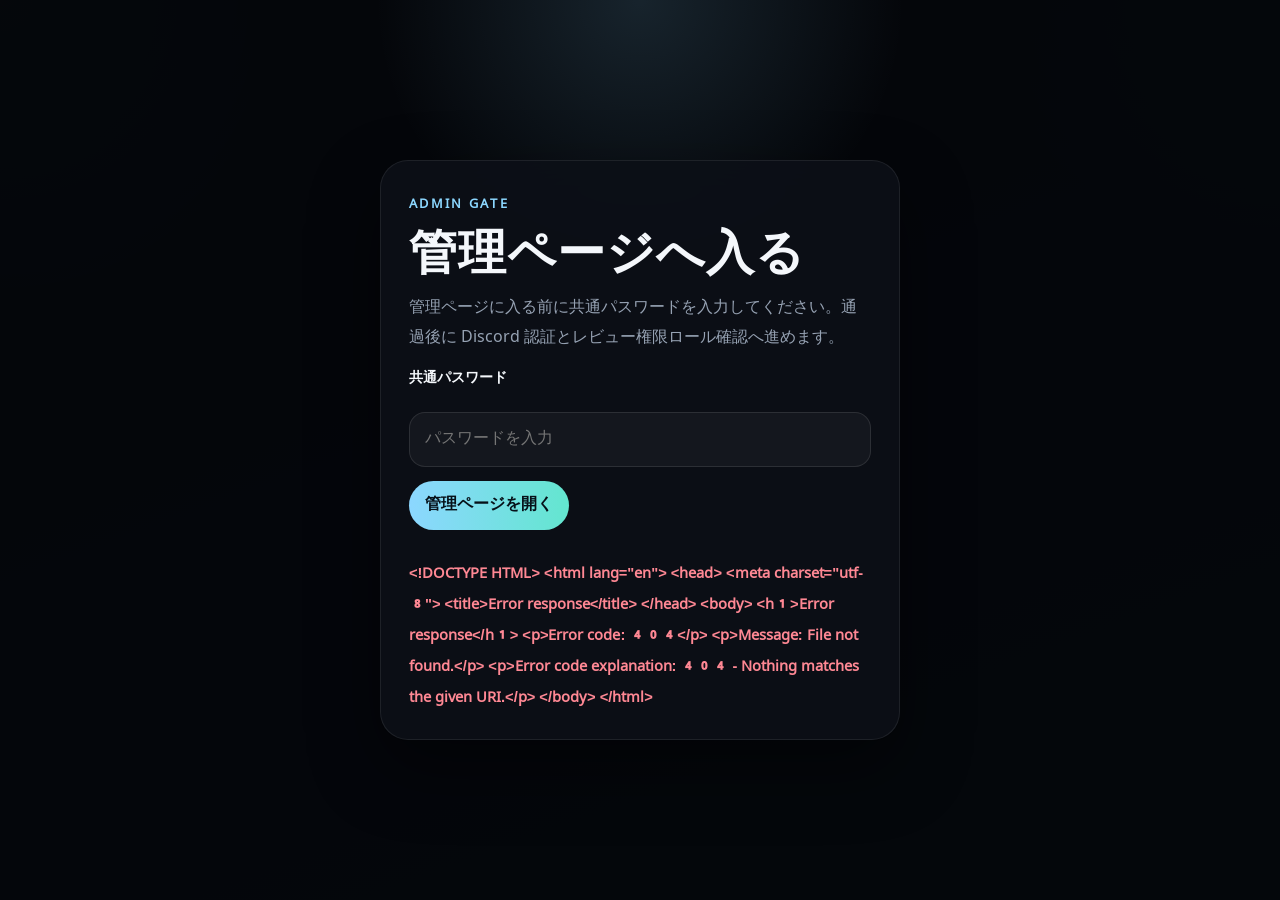
==== commit d74de7f8: "feat: オープニング演出と記号フォント対応を追加" ====
--- a/admin.html
+++ b/admin.html
@@ -10,8 +10,10 @@
   <link rel="stylesheet" href="./motion.css?v=2">
   <style>
     @font-face{font-family:"GenZenGothicKai";src:url("./assets/fonts/GenZenGothicKai.ttf") format("truetype");font-display:swap}
-    :root{--bg:#05070b;--bg2:#0f141c;--bg3:#151d27;--card:rgba(17,21,28,.88);--card2:rgba(20,25,34,.96);--line:rgba(255,255,255,.08);--text:#f4f7fb;--sub:#96a2b3;--cyan:#8cd7ff;--mint:#63e6cf;--amber:#f3b14a;--green:#62e0c2;--red:#ff8894;--shadow:0 28px 70px rgba(0,0,0,.45)}
-    *{box-sizing:border-box}[hidden]{display:none!important}html{scroll-behavior:smooth}body{margin:0;color:var(--text);font-family:"GenZenGothicKai","Yu Gothic","Meiryo",sans-serif;background:radial-gradient(circle at top left,rgba(140,215,255,.14),transparent 22%),radial-gradient(circle at top right,rgba(99,230,207,.1),transparent 18%),linear-gradient(160deg,var(--bg),var(--bg2) 56%,var(--bg3));min-height:100vh}a{color:inherit}.wrap{width:min(1180px,calc(100% - 28px));margin:24px auto 72px}
+    @font-face{font-family:"NotoSansSymbols";src:url("./assets/fonts/NotoSansSymbols-Regular.ttf") format("truetype");font-display:swap}
+    @font-face{font-family:"NotoSansSymbols2";src:url("./assets/fonts/NotoSansSymbols2-Regular.ttf") format("truetype");font-display:swap}
+    :root{--bg:#05070b;--bg2:#0f141c;--bg3:#151d27;--card:rgba(17,21,28,.88);--card2:rgba(20,25,34,.96);--line:rgba(255,255,255,.08);--text:#f4f7fb;--sub:#96a2b3;--cyan:#8cd7ff;--mint:#63e6cf;--amber:#f3b14a;--green:#62e0c2;--red:#ff8894;--shadow:0 28px 70px rgba(0,0,0,.45);--body-font:"GenZenGothicKai","NotoSansSymbols2","NotoSansSymbols","Segoe UI Symbol","Segoe UI Historic","Yu Gothic UI","Yu Gothic","Meiryo",sans-serif}
+    *{box-sizing:border-box}[hidden]{display:none!important}html{scroll-behavior:smooth}body{margin:0;color:var(--text);font-family:var(--body-font);background:radial-gradient(circle at top left,rgba(140,215,255,.14),transparent 22%),radial-gradient(circle at top right,rgba(99,230,207,.1),transparent 18%),linear-gradient(160deg,var(--bg),var(--bg2) 56%,var(--bg3));min-height:100vh;text-rendering:optimizeLegibility;-webkit-font-smoothing:antialiased}a{color:inherit}.wrap{width:min(1180px,calc(100% - 28px));margin:24px auto 72px}
     .admin-gate{position:fixed;inset:0;display:grid;place-items:center;padding:20px;background:radial-gradient(circle at top,rgba(140,215,255,.14),transparent 24%),rgba(5,7,11,.96);z-index:120}
     .admin-gate-card{width:min(520px,100%);padding:28px;background:rgba(12,16,23,.92);border:1px solid rgba(255,255,255,.08);border-radius:28px;box-shadow:var(--shadow);backdrop-filter:blur(18px);-webkit-backdrop-filter:blur(18px)}
     .admin-gate-card form{display:grid;gap:14px}
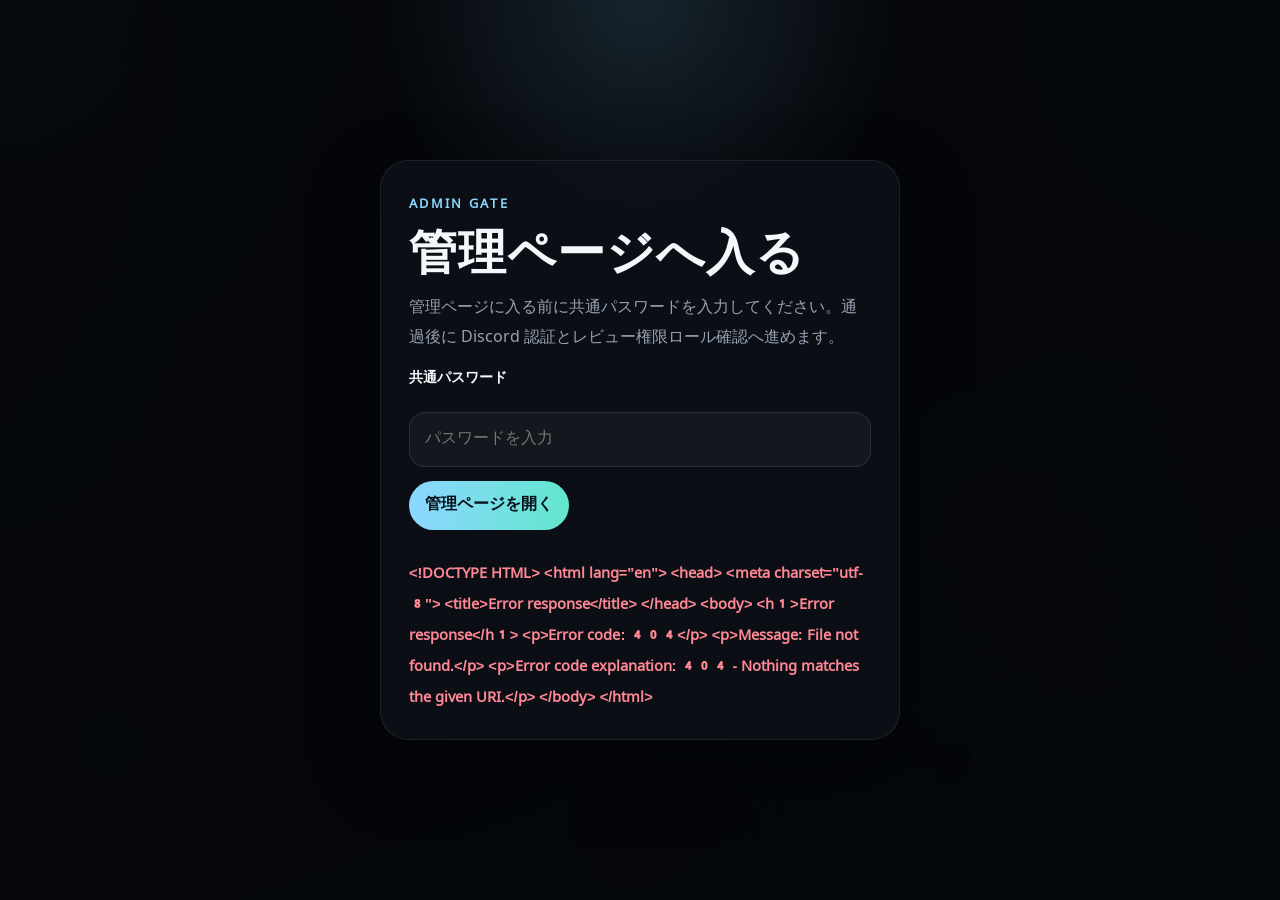
==== commit 6cc3e6dd: "feat: セクション移動時の波紋演出を追加" ====
--- a/admin.html
+++ b/admin.html
@@ -7,7 +7,7 @@
   <meta name="referrer" content="strict-origin-when-cross-origin">
   <title>米プレラ | 管理ページ</title>
   <link rel="stylesheet" href="./pickers.css?v=3">
-  <link rel="stylesheet" href="./motion.css?v=2">
+  <link rel="stylesheet" href="./motion.css?v=3">
   <style>
     @font-face{font-family:"GenZenGothicKai";src:url("./assets/fonts/GenZenGothicKai.ttf") format("truetype");font-display:swap}
     @font-face{font-family:"NotoSansSymbols";src:url("./assets/fonts/NotoSansSymbols-Regular.ttf") format("truetype");font-display:swap}
@@ -432,6 +432,7 @@
     </div>
   </div>
 
+  <script src="./motion.js?v=3"></script>
   <script src="./admin-gate.js?v=7"></script>
 </body>
 </html>
--- a/motion.css
+++ b/motion.css
@@ -9,6 +9,39 @@
 .wrap{
   position:relative;
   z-index:2;
+}
+
+.hero,
+.card,
+.toc-card,
+.site-header,
+.guide,
+.form-shell,
+.status-panel,
+.item,
+.stack-card{
+  overflow:hidden;
+}
+
+.nav-ripple{
+  position:absolute;
+  left:0;
+  top:0;
+  width:22px;
+  height:22px;
+  border-radius:999px;
+  pointer-events:none;
+  transform:translate(-50%,-50%) scale(.08);
+  background:
+    radial-gradient(circle,rgba(255,248,218,.8) 0%,rgba(243,177,74,.34) 34%,rgba(140,215,255,.18) 58%,rgba(140,215,255,0) 76%);
+  mix-blend-mode:screen;
+  opacity:0;
+  filter:blur(.2px);
+  animation:nav-ripple-bloom 1.05s cubic-bezier(.22,1,.36,1) forwards;
+}
+
+.is-nav-rippled{
+  animation:nav-ripple-glow 1s ease-out;
 }
 
 .scroll-progress{
@@ -226,6 +259,35 @@
   }
 }
 
+@keyframes nav-ripple-bloom{
+  0%{
+    opacity:0;
+    transform:translate(-50%,-50%) scale(.08);
+  }
+  20%{
+    opacity:.9;
+  }
+  100%{
+    opacity:0;
+    transform:translate(-50%,-50%) scale(1);
+  }
+}
+
+@keyframes nav-ripple-glow{
+  0%{
+    box-shadow:0 0 0 0 rgba(140,215,255,0),0 0 0 0 rgba(243,177,74,0);
+    border-color:rgba(255,255,255,.08);
+  }
+  22%{
+    box-shadow:0 0 0 1px rgba(255,241,197,.14) inset,0 0 38px rgba(243,177,74,.12);
+    border-color:rgba(243,177,74,.26);
+  }
+  100%{
+    box-shadow:0 0 0 0 rgba(140,215,255,0),0 0 0 0 rgba(243,177,74,0);
+    border-color:rgba(255,255,255,.08);
+  }
+}
+
 @media (prefers-reduced-motion: reduce){
   html{
     scroll-behavior:auto;
@@ -250,7 +312,9 @@
   .mini-btn,
   .fav-btn,
   .cta,
-  .item.upcoming{
+  .item.upcoming,
+  .nav-ripple,
+  .is-nav-rippled{
     animation:none !important;
     transition:none !important;
     transform:none !important;
